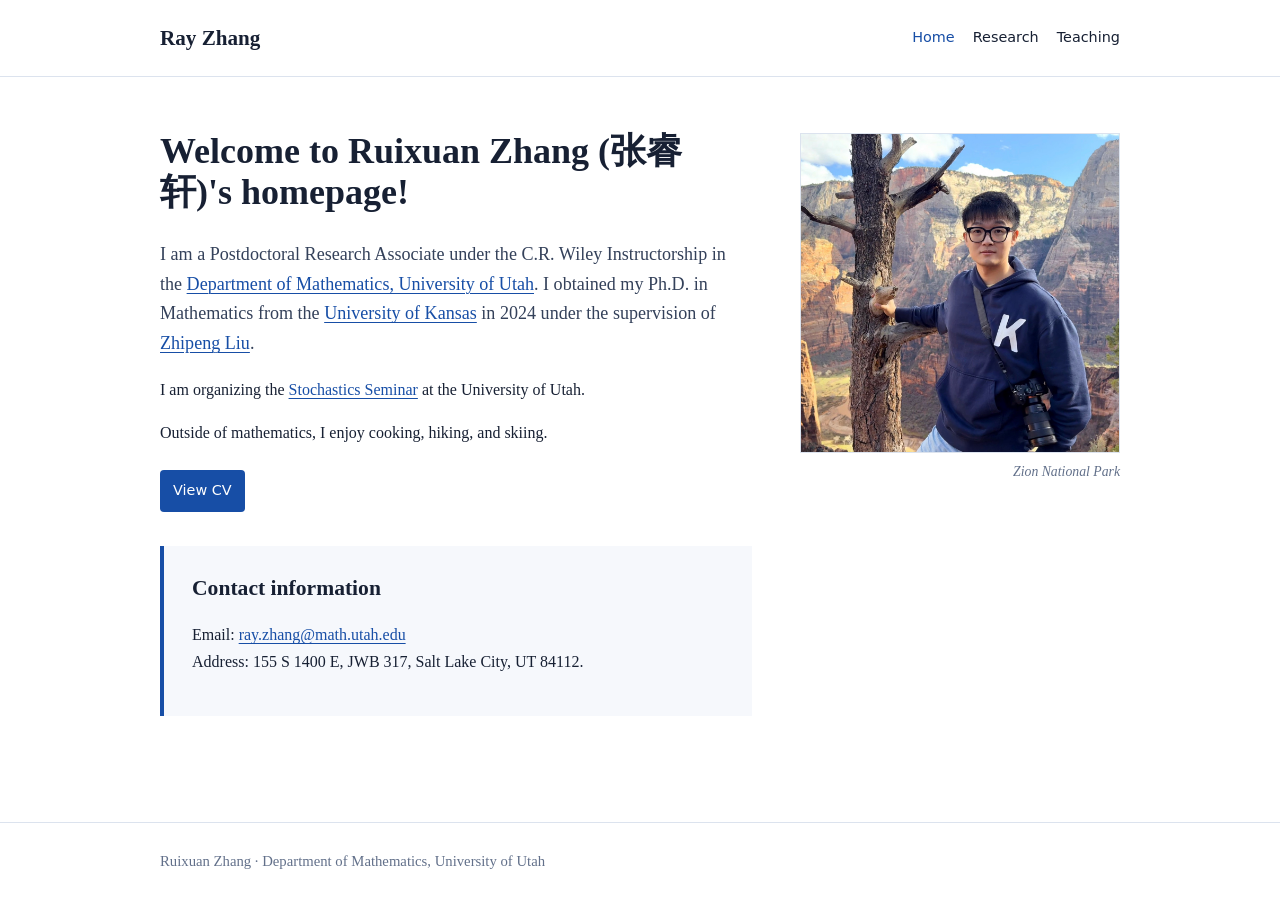
==== index.html @ b6b6dbfd "Refine seminar and research descriptions" ====
<!doctype html>
<html lang="en">
<head>
  <meta charset="utf-8">
  <meta name="viewport" content="width=device-width,initial-scale=1">
  <title>Ruixuan Zhang</title>
  <link rel="stylesheet" href="style.css?v=classic-photo-20260902">
</head>
<body>
  <header><div class="wrap bar"><a class="name" href="index.html">Ray Zhang</a><nav><a aria-current="page" href="index.html">Home</a><a href="research.html">Research</a><a href="teaching.html">Teaching</a></nav></div></header>
  <main class="wrap home-main">
    <div class="home-grid">
      <div class="home-copy">
        <h1>Welcome to Ruixuan Zhang (张睿轩)'s homepage!</h1>
        <p class="lead">I am a Postdoctoral Research Associate under the C.R. Wiley Instructorship in the <a href="https://www.math.utah.edu/">Department of Mathematics, University of Utah</a>. I obtained my Ph.D. in Mathematics from the <a href="https://mathematics.ku.edu/">University of Kansas</a> in 2024 under the supervision of <a href="https://zhipengliu.ku.edu/">Zhipeng Liu</a>.</p>
        <p>I am organizing the <a href="https://www.math.utah.edu/Stochastics/Seminar/">Stochastics Seminar</a> at the University of Utah.</p>
        <p>Outside of mathematics, I enjoy cooking, hiking, and skiing.</p>
        <p><a class="button" href="cv.pdf?v=20260905-service">View CV</a></p>
        <section class="callout"><h2>Contact information</h2><p>Email: <a href="mailto:ray.zhang@math.utah.edu">ray.zhang@math.utah.edu</a><br>Address: 155 S 1400 E, JWB 317, Salt Lake City, UT 84112.</p></section>
      </div>
      <figure class="profile-figure">
        <img src="assets/zion-national-park.jpg" alt="Ruixuan Zhang at Zion National Park" width="1200" height="1200">
        <figcaption>Zion National Park</figcaption>
      </figure>
    </div>
  </main>
  <footer><div class="wrap">Ruixuan Zhang · Department of Mathematics, University of Utah</div></footer>
</body>
</html>
---- style.css ----
:root { --ink:#172033; --muted:#62708a; --line:#dce3ee; --accent:#174ea6; --paper:#fff; --wash:#f6f8fc; }
* { box-sizing:border-box; }
body { margin:0; color:var(--ink); background:var(--paper); font:16px/1.65 Georgia, 'Times New Roman', serif; }
a { color:var(--accent); text-decoration-thickness:1px; text-underline-offset:3px; }
.wrap { width:min(960px, calc(100% - 40px)); margin:auto; }
header { border-bottom:1px solid var(--line); background:#fff; }
.bar { min-height:76px; display:flex; align-items:center; justify-content:space-between; gap:24px; }
.name { color:var(--ink); text-decoration:none; font-size:1.32rem; font-weight:bold; }
nav { display:flex; flex-wrap:wrap; gap:18px; font-family:system-ui,sans-serif; font-size:.9rem; }
nav a { color:var(--ink); text-decoration:none; } nav a:hover, nav a[aria-current='page'] { color:var(--accent); }
main { padding:62px 0 72px; } h1 { font-size:2.25rem; line-height:1.15; margin:0 0 26px; } h2 { font-size:1.35rem; margin:38px 0 10px; } h3 { font-size:1.08rem; margin:25px 0 5px; }
.lead { max-width:760px; color:#34415a; font-size:1.13rem; } .section { max-width:790px; } ul { padding-left:22px; } li { margin:8px 0; }
.home-main { padding-top:54px; }
.home-grid { display:grid; grid-template-columns:minmax(0, 1fr) 320px; gap:48px; align-items:start; }
.home-copy { min-width:0; }
.profile-figure { margin:2px 0 0; width:100%; }
.profile-figure img { display:block; width:100%; height:auto; aspect-ratio:1; object-fit:cover; border:1px solid var(--line); }
.profile-figure figcaption { margin-top:8px; color:var(--muted); font-size:.86rem; font-style:italic; text-align:right; }
.callout { margin:34px 0; padding:25px 28px; background:var(--wash); border-left:4px solid var(--accent); max-width:790px; }.callout h2 { margin-top:0; }
.button { display:inline-block; margin-top:8px; padding:9px 13px; background:var(--accent); color:#fff; text-decoration:none; border-radius:4px; font-family:system-ui,sans-serif; font-size:.9rem; }
.cv { width:100%; height:900px; border:1px solid var(--line); } footer { border-top:1px solid var(--line); padding:26px 0 45px; color:var(--muted); font-size:.92rem; }
@media (max-width:760px) { .home-grid { grid-template-columns:1fr; gap:30px; } .profile-figure { width:min(100%, 380px); } }
@media (max-width:640px) { .bar { padding:16px 0; align-items:flex-start; flex-direction:column; gap:10px; } main { padding-top:42px; } h1 { font-size:1.9rem; } .cv { height:650px; } }
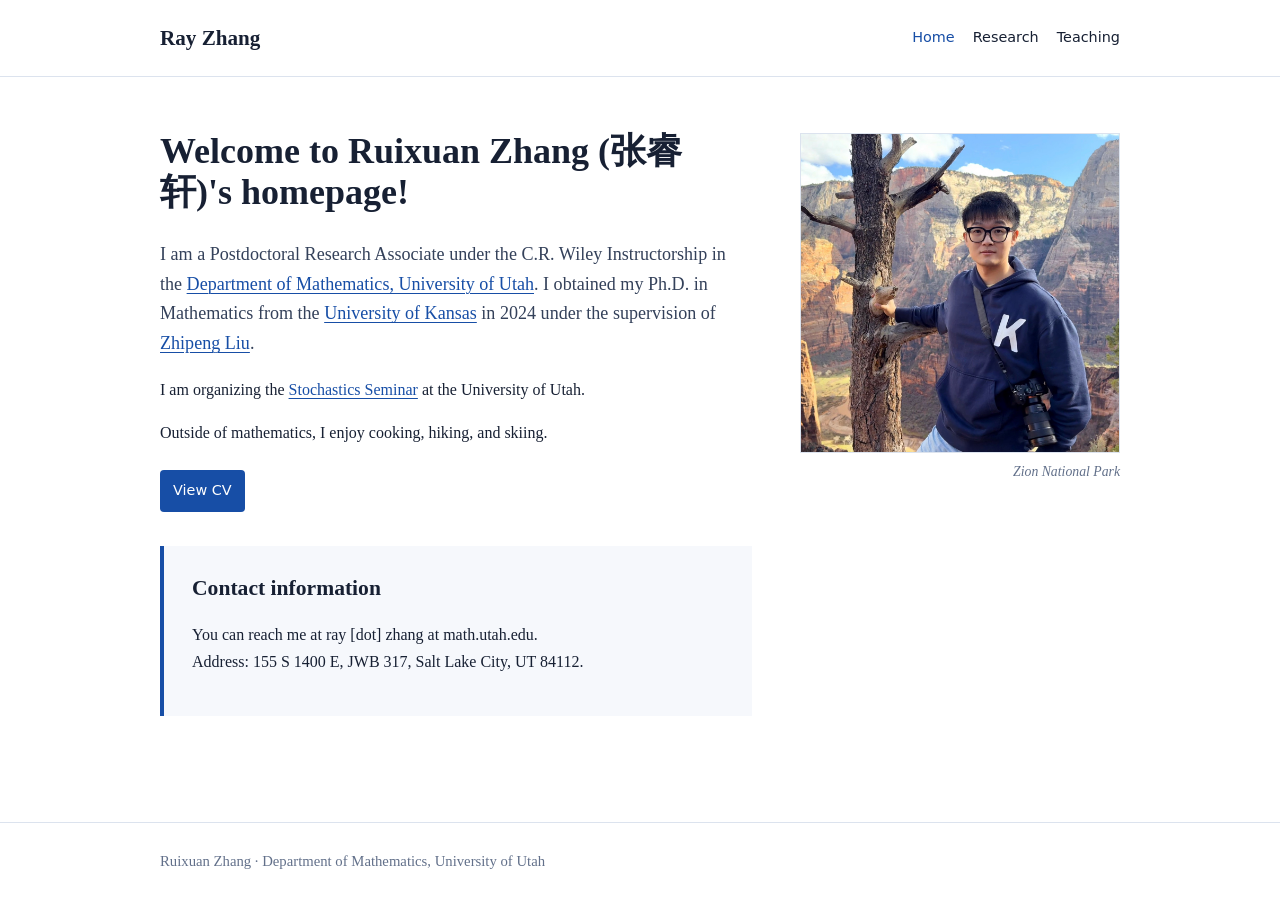
==== commit ddc3e845: "Obfuscate homepage contact email" ====
--- a/index.html
+++ b/index.html
@@ -16,7 +16,7 @@
         <p>I am organizing the <a href="https://www.math.utah.edu/Stochastics/Seminar/">Stochastics Seminar</a> at the University of Utah.</p>
         <p>Outside of mathematics, I enjoy cooking, hiking, and skiing.</p>
         <p><a class="button" href="cv.pdf?v=20260905-service">View CV</a></p>
-        <section class="callout"><h2>Contact information</h2><p>Email: <a href="mailto:ray.zhang@math.utah.edu">ray.zhang@math.utah.edu</a><br>Address: 155 S 1400 E, JWB 317, Salt Lake City, UT 84112.</p></section>
+        <section class="callout"><h2>Contact information</h2><p>You can reach me at ray [dot] zhang at math.utah.edu.<br>Address: 155 S 1400 E, JWB 317, Salt Lake City, UT 84112.</p></section>
       </div>
       <figure class="profile-figure">
         <img src="assets/zion-national-park.jpg" alt="Ruixuan Zhang at Zion National Park" width="1200" height="1200">
